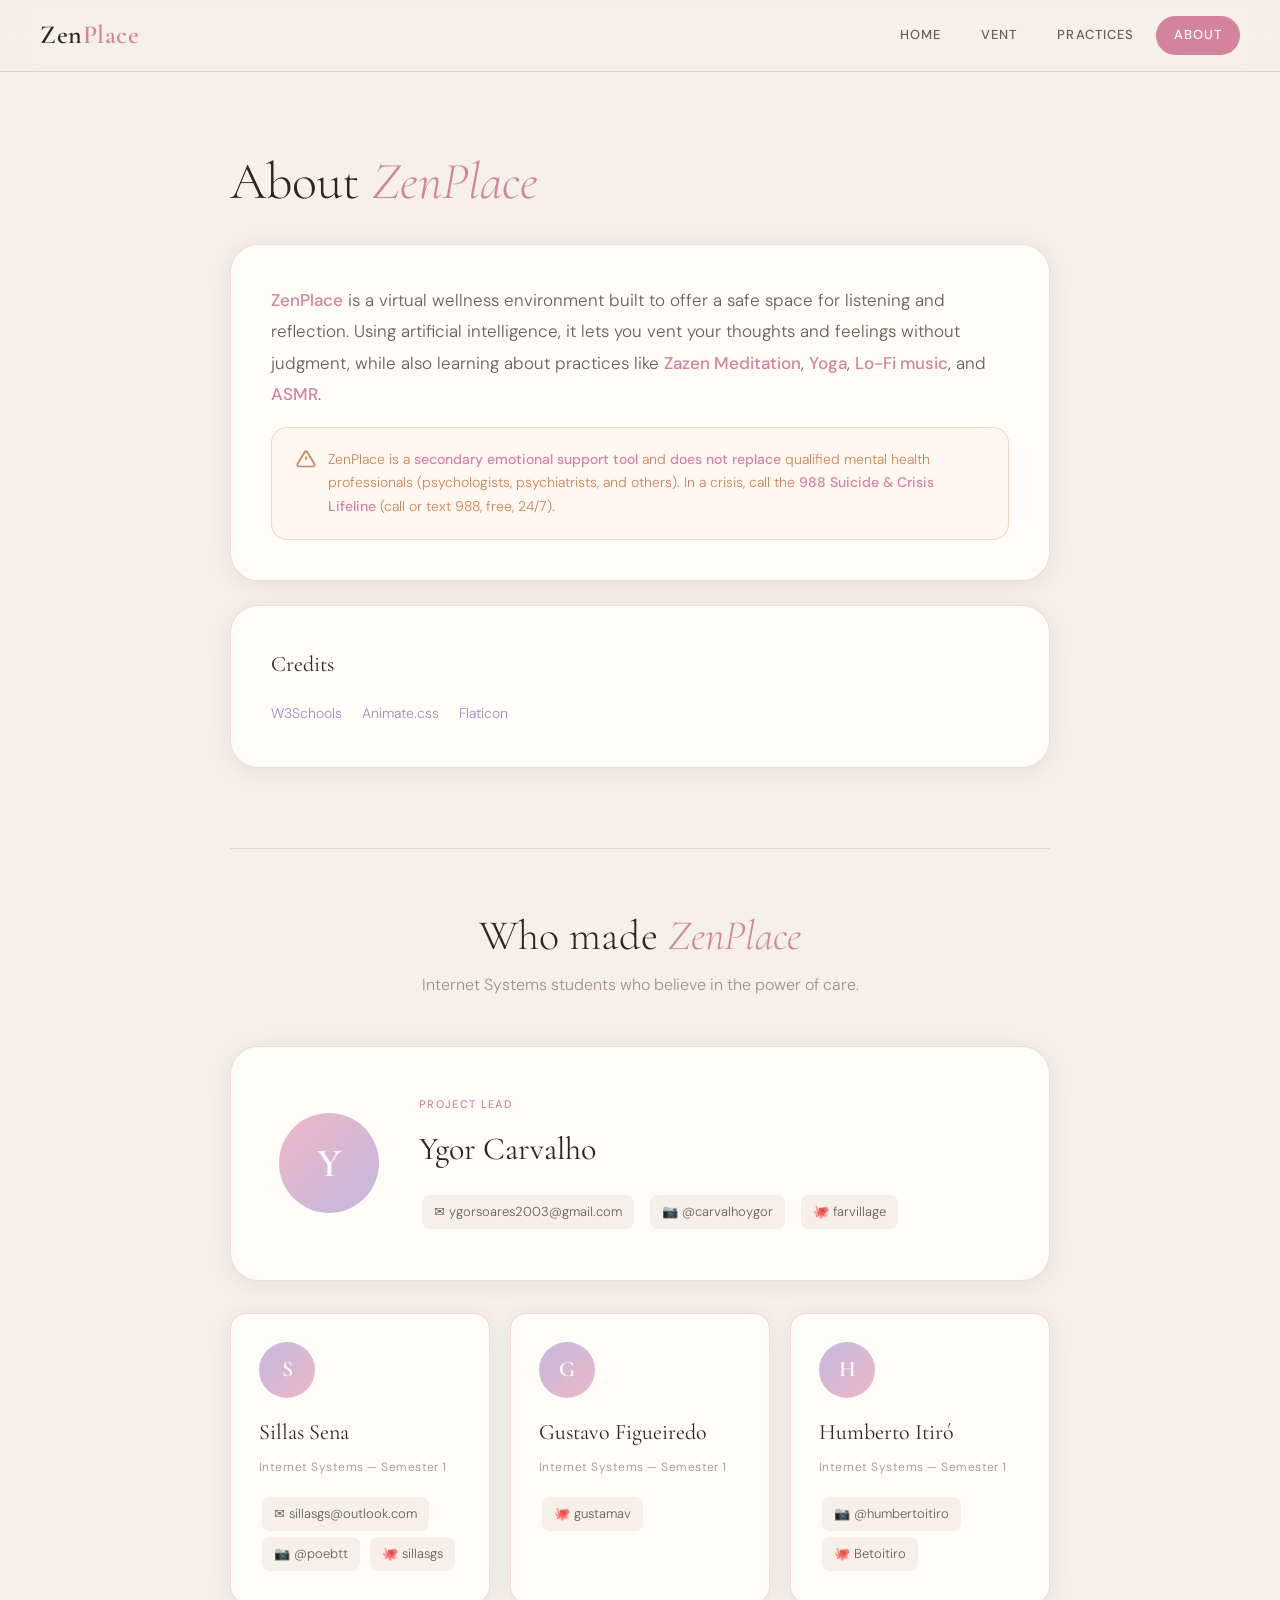
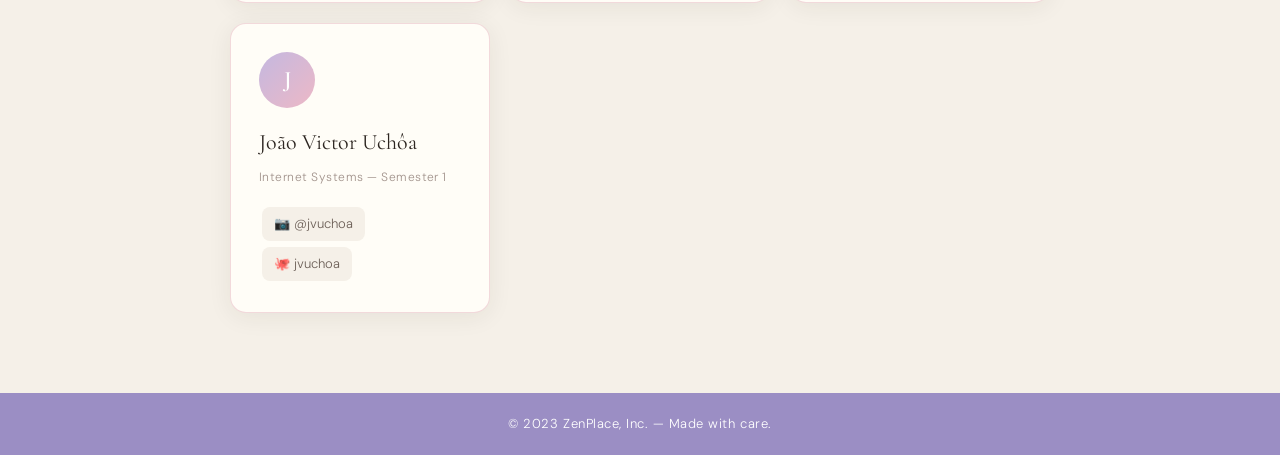
==== frontend/about.html @ bac44c81 "organize frontend files into folder" ====
<!DOCTYPE html>
<html lang="en">
<head>
  <meta charset="UTF-8">
  <meta name="viewport" content="width=device-width, initial-scale=1.0">
  <title>About — ZenPlace</title>
  <link rel="icon" href="zicon.png" type="image/x-icon">
  <link rel="stylesheet" href="style.css">
</head>
<body>

  <nav class="navbar">
    <a href="index.html" class="navbar__brand">Zen<span>Place</span></a>
    <ul class="navbar__links">
      <li><a href="index.html">Home</a></li>
      <li><a href="index.html#vent">Vent</a></li>
      <li><a href="index.html#practices">Practices</a></li>
      <li><a href="about.html" class="active">About</a></li>
    </ul>
  </nav>

  <main class="sobre-layout">

    <!-- ── THE PROJECT ── -->
    <div class="sobre-intro">
      <h1>About <em>ZenPlace</em></h1>

      <div class="about-card">
        <p>
          <strong>ZenPlace</strong> is a virtual wellness environment built to offer a safe space
          for listening and reflection. Using artificial intelligence, it lets you vent your
          thoughts and feelings without judgment, while also learning about practices like
          <strong>Zazen Meditation</strong>, <strong>Yoga</strong>,
          <strong>Lo-Fi music</strong>, and <strong>ASMR</strong>.
        </p>

        <div class="about-warning">
          <svg viewBox="0 0 24 24" fill="none" stroke="currentColor" stroke-width="2">
            <path d="M10.29 3.86L1.82 18a2 2 0 0 0 1.71 3h16.94a2 2 0 0 0 1.71-3L13.71 3.86a2 2 0 0 0-3.42 0z"/>
            <line x1="12" y1="9" x2="12" y2="13"/>
            <line x1="12" y1="17" x2="12.01" y2="17"/>
          </svg>
          <span>
            ZenPlace is a <strong>secondary emotional support tool</strong> and
            <strong>does not replace</strong> qualified mental health professionals
            (psychologists, psychiatrists, and others). In a crisis, call the
            <strong>988 Suicide & Crisis Lifeline</strong> (call or text 988, free, 24/7).
          </span>
        </div>
      </div>

      <div class="about-card credits-section">
        <h3>Credits</h3>
        <a href="https://www.w3schools.com/" target="_blank" rel="noopener">W3Schools</a>
        <a href="https://animate.style/" target="_blank" rel="noopener">Animate.css</a>
        <a href="https://www.flaticon.com/" target="_blank" rel="noopener">Flaticon</a>
      </div>
    </div>

    <!-- ── TEAM ── -->
    <div class="team-section">
      <div class="team-layout__header">
        <h2>Who made <em>ZenPlace</em></h2>
        <p>Internet Systems students who believe in the power of care.</p>
      </div>

      <!-- Leader -->
      <div class="team-leader">
        <div class="team-leader__avatar">Y</div>
        <div class="team-leader__info">
          <div class="team-leader__role">Project Lead</div>
          <div class="team-leader__name">Ygor Carvalho</div>
          <div class="team-leader__links">
            <a href="mailto:ygorsoares2003@gmail.com" class="social-link">✉️ ygorsoares2003@gmail.com</a>
            <a href="https://instagram.com/carvalhoygor" target="_blank" rel="noopener" class="social-link">📷 @carvalhoygor</a>
            <a href="https://github.com/farvillage" target="_blank" rel="noopener" class="social-link">🐙 farvillage</a>
          </div>
        </div>
      </div>

      <!-- Team -->
      <div class="team-grid">
        <div class="team-card">
          <div class="team-card__initial">S</div>
          <div class="team-card__name">Sillas Sena</div>
          <div class="team-card__course">Internet Systems — Semester 1</div>
          <a href="mailto:sillasgs@outlook.com" class="social-link">✉️ sillasgs@outlook.com</a>
          <a href="https://instagram.com/poebtt" target="_blank" rel="noopener" class="social-link">📷 @poebtt</a>
          <a href="https://github.com/sillasgs" target="_blank" rel="noopener" class="social-link">🐙 sillasgs</a>
        </div>

        <div class="team-card">
          <div class="team-card__initial">G</div>
          <div class="team-card__name">Gustavo Figueiredo</div>
          <div class="team-card__course">Internet Systems — Semester 1</div>
          <a href="https://github.com/gustamav" target="_blank" rel="noopener" class="social-link">🐙 gustamav</a>
        </div>

        <div class="team-card">
          <div class="team-card__initial">H</div>
          <div class="team-card__name">Humberto Itiró</div>
          <div class="team-card__course">Internet Systems — Semester 1</div>
          <a href="https://instagram.com/humbertoitiro" target="_blank" rel="noopener" class="social-link">📷 @humbertoitiro</a>
          <a href="https://github.com/Betoitiro" target="_blank" rel="noopener" class="social-link">🐙 Betoitiro</a>
        </div>

        <div class="team-card">
          <div class="team-card__initial">J</div>
          <div class="team-card__name">João Victor Uchôa</div>
          <div class="team-card__course">Internet Systems — Semester 1</div>
          <a href="https://instagram.com/jvuchoa" target="_blank" rel="noopener" class="social-link">📷 @jvuchoa</a>
          <a href="https://github.com/jvuchoa" target="_blank" rel="noopener" class="social-link">🐙 jvuchoa</a>
        </div>
      </div>
    </div>

  </main>

  <footer class="footer">
    &copy; 2023 ZenPlace, Inc. — Made with care.
  </footer>

</body>
</html>
---- frontend/style.css ----
/* ============================================
  ZENPLACE — Unified Stylesheet
   ============================================ */

@import url('https://fonts.googleapis.com/css2?family=Cormorant+Garamond:ital,wght@0,300;0,400;0,600;1,300;1,400&family=DM+Sans:wght@300;400;500&display=swap');

/* ── Variables ── */
:root {
  --bg:           #F5F0E8;
  --bg-deep:      #EDE7D9;
  --surface:      #FFFDF7;
  --accent-rose:  #D4849A;
  --accent-rose-light: #EDB8C6;
  --accent-lavender: #9B8EC4;
  --accent-lavender-light: #C4B8E0;
  --accent-warm:  #C9855A;
  --text-primary: #2C2520;
  --text-secondary: #6B5E56;
  --text-muted:   #A0918A;
  --border:       rgba(212, 132, 154, 0.3);
  --shadow-soft:  0 4px 24px rgba(44, 37, 32, 0.07);
  --shadow-medium: 0 8px 40px rgba(44, 37, 32, 0.12);
  --radius-sm:    8px;
  --radius-md:    16px;
  --radius-lg:    28px;
  --radius-xl:    40px;
  --font-display: 'Cormorant Garamond', Georgia, serif;
  --font-body:    'DM Sans', system-ui, sans-serif;
  --nav-height:   72px;
  --transition:   0.3s cubic-bezier(0.4, 0, 0.2, 1);
}

/* ── Reset & Base ── */
*, *::before, *::after { box-sizing: border-box; margin: 0; padding: 0; }

html { scroll-behavior: smooth; font-size: 16px; }

body {
  background-color: var(--bg);
  color: var(--text-primary);
  font-family: var(--font-body);
  font-weight: 300;
  line-height: 1.7;
  min-height: 100vh;
}

a { text-decoration: none; color: inherit; }

/* ── Scrollbar ── */
::-webkit-scrollbar { width: 6px; }
::-webkit-scrollbar-track { background: var(--bg); }
::-webkit-scrollbar-thumb { background: var(--accent-lavender-light); border-radius: 99px; }

/* ============================================
   NAVIGATION
   ============================================ */
.navbar {
  position: sticky;
  top: 0;
  z-index: 100;
  display: flex;
  align-items: center;
  justify-content: space-between;
  padding: 0 40px;
  height: var(--nav-height);
  background: rgba(245, 240, 232, 0.88);
  backdrop-filter: blur(16px);
  -webkit-backdrop-filter: blur(16px);
  border-bottom: 1px solid var(--border);
}

.navbar__brand {
  font-family: var(--font-display);
  font-size: 26px;
  font-weight: 600;
  letter-spacing: 0.02em;
  color: var(--text-primary);
}

.navbar__brand span {
  color: var(--accent-rose);
}

.navbar__links {
  display: flex;
  align-items: center;
  gap: 4px;
  list-style: none;
}

.navbar__links a {
  display: block;
  padding: 8px 18px;
  font-size: 13px;
  font-weight: 500;
  letter-spacing: 0.08em;
  text-transform: uppercase;
  color: var(--text-secondary);
  border-radius: var(--radius-xl);
  transition: all var(--transition);
}

.navbar__links a:hover,
.navbar__links a.active {
  background: var(--accent-rose);
  color: #fff;
}

/* ============================================
   FOOTER
   ============================================ */
.footer {
  background: var(--accent-lavender);
  color: #fff;
  text-align: center;
  padding: 20px 40px;
  font-size: 13px;
  letter-spacing: 0.04em;
}

/* ============================================
   HERO (index.html)
   ============================================ */
.hero {
  display: grid;
  grid-template-columns: 1fr 1fr;
  min-height: calc(100vh - var(--nav-height));
  align-items: center;
  padding: 60px 80px;
  gap: 60px;
  position: relative;
  overflow: hidden;
}

.hero::before {
  content: '';
  position: absolute;
  top: -100px;
  right: -100px;
  width: 500px;
  height: 500px;
  background: radial-gradient(circle, var(--accent-rose-light) 0%, transparent 70%);
  opacity: 0.4;
  pointer-events: none;
}

.hero__text { z-index: 1; }

.hero__eyebrow {
  font-size: 12px;
  font-weight: 500;
  letter-spacing: 0.15em;
  text-transform: uppercase;
  color: var(--accent-rose);
  margin-bottom: 20px;
  opacity: 0;
  animation: fadeUp 0.8s ease 0.2s forwards;
}

.hero__title {
  font-family: var(--font-display);
  font-size: clamp(48px, 6vw, 80px);
  font-weight: 300;
  line-height: 1.1;
  color: var(--text-primary);
  margin-bottom: 24px;
  opacity: 0;
  animation: fadeUp 0.8s ease 0.4s forwards;
}

.hero__title em {
  font-style: italic;
  color: var(--accent-rose);
}

.hero__subtitle {
  font-size: 16px;
  color: var(--text-secondary);
  max-width: 420px;
  margin-bottom: 40px;
  opacity: 0;
  animation: fadeUp 0.8s ease 0.6s forwards;
}

.hero__cta {
  display: inline-flex;
  align-items: center;
  gap: 10px;
  background: var(--accent-rose);
  color: #fff;
  padding: 16px 36px;
  border-radius: var(--radius-xl);
  font-size: 14px;
  font-weight: 500;
  letter-spacing: 0.06em;
  transition: all var(--transition);
  opacity: 0;
  animation: fadeUp 0.8s ease 0.8s forwards;
}

.hero__cta:hover {
  background: var(--accent-warm);
  transform: translateY(-2px);
  box-shadow: 0 12px 32px rgba(212, 132, 154, 0.4);
}

.hero__cta svg { width: 18px; height: 18px; }

.hero__visual {
  display: flex;
  flex-direction: column;
  gap: 16px;
  opacity: 0;
  animation: fadeIn 1s ease 0.6s forwards;
}

/* Category cards on hero */
.category-grid {
  display: grid;
  grid-template-columns: 1fr 1fr;
  gap: 16px;
}

.category-card {
  background: var(--surface);
  border: 1px solid var(--border);
  border-radius: var(--radius-md);
  padding: 28px 24px;
  cursor: pointer;
  transition: all var(--transition);
  box-shadow: var(--shadow-soft);
}

.category-card:hover {
  transform: translateY(-4px);
  box-shadow: var(--shadow-medium);
  border-color: var(--accent-rose);
}

.category-card__icon {
  font-size: 28px;
  margin-bottom: 12px;
  display: block;
}

.category-card__title {
  font-family: var(--font-display);
  font-size: 22px;
  font-weight: 600;
  margin-bottom: 6px;
  color: var(--text-primary);
}

.category-card__desc {
  font-size: 13px;
  color: var(--text-muted);
}

/* ============================================
   CONTENT SECTIONS (index.html scrollable)
   ============================================ */
.sections-wrapper {
  background: var(--bg-deep);
}

.section {
  max-width: 780px;
  margin: 0 auto;
  padding: 100px 40px;
  border-bottom: 1px solid var(--border);
}

.section:last-child { border-bottom: none; }

.section__anchor { display: block; }

.section__tag {
  display: inline-block;
  font-size: 11px;
  font-weight: 500;
  letter-spacing: 0.12em;
  text-transform: uppercase;
  color: var(--accent-lavender);
  border: 1px solid var(--accent-lavender-light);
  padding: 4px 12px;
  border-radius: 99px;
  margin-bottom: 20px;
}

.section__title {
  font-family: var(--font-display);
  font-size: clamp(36px, 5vw, 56px);
  font-weight: 300;
  line-height: 1.15;
  margin-bottom: 32px;
  color: var(--text-primary);
}

.section__intro {
  font-size: 17px;
  color: var(--text-secondary);
  margin-bottom: 36px;
  font-style: italic;
  font-family: var(--font-display);
  font-weight: 300;
  font-size: 20px;
}

.how-to {
  background: var(--surface);
  border-radius: var(--radius-md);
  padding: 28px 32px;
  margin-bottom: 28px;
  border-left: 3px solid var(--accent-rose);
}

.how-to h3 {
  font-family: var(--font-display);
  font-size: 18px;
  font-weight: 600;
  margin-bottom: 14px;
  color: var(--text-primary);
}

.how-to ol {
  padding-left: 20px;
  color: var(--text-secondary);
  font-size: 15px;
}

.how-to ol li { margin-bottom: 6px; }

.section__body {
  font-size: 16px;
  color: var(--text-secondary);
  line-height: 1.8;
  margin-bottom: 32px;
}

.playlist-cta {
  display: inline-flex;
  align-items: center;
  gap: 10px;
  background: #1DB954;
  color: #fff;
  padding: 14px 28px;
  border-radius: var(--radius-xl);
  font-size: 14px;
  font-weight: 500;
  transition: all var(--transition);
}

.playlist-cta:hover {
  background: #17a349;
  transform: translateY(-2px);
}

.playlist-cta svg { width: 20px; height: 20px; fill: #fff; }

.back-top {
  display: inline-flex;
  align-items: center;
  gap: 6px;
  font-size: 13px;
  color: var(--text-muted);
  margin-top: 24px;
  transition: color var(--transition);
}

.back-top:hover { color: var(--accent-rose); }

/* ============================================
   CHAT SECTION (na index.html)
   ============================================ */
.chat-section {
  background: var(--bg-deep);
  padding: 80px 40px;
}

.chat-section__header {
  text-align: center;
  margin-bottom: 40px;
}

.chat-section__sub {
  font-size: 16px;
  color: var(--text-muted);
  margin-top: 8px;
}

.chat-container {
  max-width: 800px;
  margin: 0 auto;
}

.chat-window {
  flex: 1;
  background: var(--surface);
  border: 1px solid var(--border);
  border-radius: var(--radius-lg);
  padding: 28px;
  overflow-y: auto;
  display: flex;
  flex-direction: column;
  gap: 16px;
  box-shadow: var(--shadow-soft);
}

.chat-window .empty-state {
  margin: auto;
  text-align: center;
  color: var(--text-muted);
  font-family: var(--font-display);
  font-size: 20px;
  font-style: italic;
}

.chat-window .empty-state span { display: block; font-size: 40px; margin-bottom: 12px; }

.message {
  display: flex;
  gap: 12px;
  animation: fadeUp 0.3s ease;
}

.message--user { flex-direction: row-reverse; }

.message__bubble {
  max-width: 75%;
  padding: 14px 20px;
  border-radius: var(--radius-md);
  font-size: 15px;
  line-height: 1.6;
}

.message--user .message__bubble {
  background: var(--accent-rose);
  color: #fff;
  border-bottom-right-radius: 4px;
}

.message--ai .message__bubble {
  background: var(--bg-deep);
  color: var(--text-primary);
  border-bottom-left-radius: 4px;
}

.message__avatar {
  width: 36px;
  height: 36px;
  border-radius: 50%;
  display: flex;
  align-items: center;
  justify-content: center;
  font-size: 18px;
  flex-shrink: 0;
  background: var(--bg-deep);
}

.message--user .message__avatar { background: var(--accent-rose-light); }

.typing-indicator {
  display: flex;
  align-items: center;
  gap: 5px;
  padding: 14px 20px;
  background: var(--bg-deep);
  border-radius: var(--radius-md);
  border-bottom-left-radius: 4px;
  width: fit-content;
}

.typing-indicator span {
  width: 7px;
  height: 7px;
  background: var(--text-muted);
  border-radius: 50%;
  animation: bounce 1.2s infinite;
}

.typing-indicator span:nth-child(2) { animation-delay: 0.2s; }
.typing-indicator span:nth-child(3) { animation-delay: 0.4s; }

.input-area {
  display: flex;
  gap: 12px;
  padding: 16px 0;
  align-items: flex-end;
}

.input-area textarea {
  flex: 1;
  background: var(--surface);
  border: 1px solid var(--border);
  border-radius: var(--radius-md);
  padding: 14px 18px;
  font-family: var(--font-body);
  font-size: 15px;
  font-weight: 300;
  color: var(--text-primary);
  resize: none;
  outline: none;
  min-height: 52px;
  max-height: 140px;
  transition: border-color var(--transition);
  line-height: 1.5;
}

.input-area textarea::placeholder { color: var(--text-muted); }

.input-area textarea:focus { border-color: var(--accent-rose); }

.send-btn {
  width: 52px;
  height: 52px;
  border: none;
  background: var(--accent-rose);
  color: #fff;
  border-radius: var(--radius-md);
  cursor: pointer;
  display: flex;
  align-items: center;
  justify-content: center;
  transition: all var(--transition);
  flex-shrink: 0;
}

.send-btn:hover { background: var(--accent-warm); transform: translateY(-1px); }
.send-btn:disabled { opacity: 0.5; cursor: not-allowed; transform: none; }
.send-btn svg { width: 20px; height: 20px; }

.disclaimer {
  text-align: center;
  font-size: 11px;
  color: var(--text-muted);
  padding: 10px 0 16px;
  letter-spacing: 0.02em;
}

/* ============================================
   ABOUT PAGE
   ============================================ */
.about-layout {
  max-width: 680px;
  margin: 80px auto;
  padding: 0 40px;
}

.about-layout h1 {
  font-family: var(--font-display);
  font-size: 52px;
  font-weight: 300;
  margin-bottom: 32px;
  line-height: 1.15;
}

.about-layout h1 em { color: var(--accent-rose); font-style: italic; }

.about-card {
  background: var(--surface);
  border: 1px solid var(--border);
  border-radius: var(--radius-lg);
  padding: 40px;
  margin-bottom: 24px;
  box-shadow: var(--shadow-soft);
}

.about-card p {
  font-size: 17px;
  color: var(--text-secondary);
  line-height: 1.85;
}

.about-card strong { color: var(--accent-rose); font-weight: 500; }

.about-warning {
  background: #FFF8F0;
  border: 1px solid rgba(201, 133, 90, 0.3);
  border-radius: var(--radius-md);
  padding: 20px 24px;
  font-size: 14px;
  color: var(--accent-warm);
  display: flex;
  gap: 12px;
  align-items: flex-start;
  margin-top: 16px;
}

.about-warning svg { width: 20px; height: 20px; flex-shrink: 0; margin-top: 1px; }

.credits-section h3 {
  font-family: var(--font-display);
  font-size: 22px;
  font-weight: 400;
  margin-bottom: 16px;
  color: var(--text-primary);
}

.credits-section a {
  display: inline-flex;
  align-items: center;
  gap: 6px;
  color: var(--accent-lavender);
  font-size: 14px;
  margin-right: 16px;
  transition: color var(--transition);
}

.credits-section a:hover { color: var(--accent-rose); }

/* ============================================
   TEAM PAGE (quem_somos)
   ============================================ */
.team-layout {
  max-width: 900px;
  margin: 0 auto;
  padding: 80px 40px;
}

.team-layout__header {
  text-align: center;
  margin-bottom: 64px;
}

.team-layout__header h1 {
  font-family: var(--font-display);
  font-size: 56px;
  font-weight: 300;
  line-height: 1.1;
}

.team-layout__header h1 em { color: var(--accent-rose); font-style: italic; }

.team-layout__header p {
  font-size: 16px;
  color: var(--text-muted);
  margin-top: 12px;
}

.team-leader {
  background: var(--surface);
  border: 1px solid var(--border);
  border-radius: var(--radius-lg);
  padding: 48px;
  margin-bottom: 32px;
  box-shadow: var(--shadow-soft);
  display: flex;
  gap: 40px;
  align-items: center;
}

.team-leader__avatar {
  width: 100px;
  height: 100px;
  border-radius: 50%;
  background: linear-gradient(135deg, var(--accent-rose-light), var(--accent-lavender-light));
  display: flex;
  align-items: center;
  justify-content: center;
  font-family: var(--font-display);
  font-size: 40px;
  font-weight: 600;
  color: #fff;
  flex-shrink: 0;
}

.team-leader__info {}

.team-leader__role {
  font-size: 11px;
  font-weight: 500;
  letter-spacing: 0.12em;
  text-transform: uppercase;
  color: var(--accent-rose);
  margin-bottom: 8px;
}

.team-leader__name {
  font-family: var(--font-display);
  font-size: 32px;
  font-weight: 400;
  margin-bottom: 16px;
}

.team-leader__links { display: flex; flex-wrap: wrap; gap: 10px; }

.team-grid {
  display: grid;
  grid-template-columns: repeat(auto-fit, minmax(260px, 1fr));
  gap: 20px;
}

.team-card {
  background: var(--surface);
  border: 1px solid var(--border);
  border-radius: var(--radius-md);
  padding: 28px;
  box-shadow: var(--shadow-soft);
  transition: all var(--transition);
}

.team-card:hover { transform: translateY(-3px); box-shadow: var(--shadow-medium); }

.team-card__initial {
  width: 56px;
  height: 56px;
  border-radius: 50%;
  background: linear-gradient(135deg, var(--accent-lavender-light), var(--accent-rose-light));
  display: flex;
  align-items: center;
  justify-content: center;
  font-family: var(--font-display);
  font-size: 22px;
  font-weight: 600;
  color: #fff;
  margin-bottom: 16px;
}

.team-card__name {
  font-family: var(--font-display);
  font-size: 22px;
  font-weight: 400;
  margin-bottom: 6px;
}

.team-card__course {
  font-size: 12px;
  color: var(--text-muted);
  letter-spacing: 0.04em;
  margin-bottom: 16px;
}

.social-link {
  display: inline-flex;
  align-items: center;
  gap: 6px;
  font-size: 13px;
  color: var(--text-secondary);
  background: var(--bg);
  padding: 6px 12px;
  border-radius: var(--radius-sm);
  transition: all var(--transition);
  margin: 3px;
}

.social-link:hover { background: var(--accent-rose); color: #fff; }

/* ============================================
   SOBRE PAGE (about + team merged)
   ============================================ */
.sobre-layout {
  max-width: 900px;
  margin: 0 auto;
  padding: 80px 40px;
}

.sobre-intro h1 {
  font-family: var(--font-display);
  font-size: 52px;
  font-weight: 300;
  margin-bottom: 32px;
  line-height: 1.15;
}

.sobre-intro h1 em { color: var(--accent-rose); font-style: italic; }

.team-section {
  margin-top: 80px;
  padding-top: 64px;
  border-top: 1px solid var(--border);
}

.team-section .team-layout__header {
  margin-bottom: 48px;
}

.team-section .team-layout__header h2 {
  font-family: var(--font-display);
  font-size: 42px;
  font-weight: 300;
  line-height: 1.1;
}

.team-section .team-layout__header h2 em { color: var(--accent-rose); font-style: italic; }

/* ============================================
   ANIMATIONS
   ============================================ */
@keyframes fadeUp {
  from { opacity: 0; transform: translateY(20px); }
  to   { opacity: 1; transform: translateY(0); }
}

@keyframes fadeIn {
  from { opacity: 0; }
  to   { opacity: 1; }
}

@keyframes bounce {
  0%, 60%, 100% { transform: translateY(0); }
  30%           { transform: translateY(-6px); }
}

/* ============================================
   RESPONSIVE
   ============================================ */
@media (max-width: 768px) {
  .navbar { padding: 0 20px; }
  .navbar__links a { padding: 6px 12px; font-size: 11px; }

  .hero {
    grid-template-columns: 1fr;
    padding: 40px 24px;
    min-height: auto;
  }

  .category-grid { grid-template-columns: 1fr 1fr; }

  .desabafe-layout { padding: 20px 16px 0; }

  .about-layout,
  .team-layout { padding: 48px 24px; }

  .team-leader { flex-direction: column; gap: 24px; }
  .team-grid { grid-template-columns: 1fr; }

  .section { padding: 60px 24px; }
}
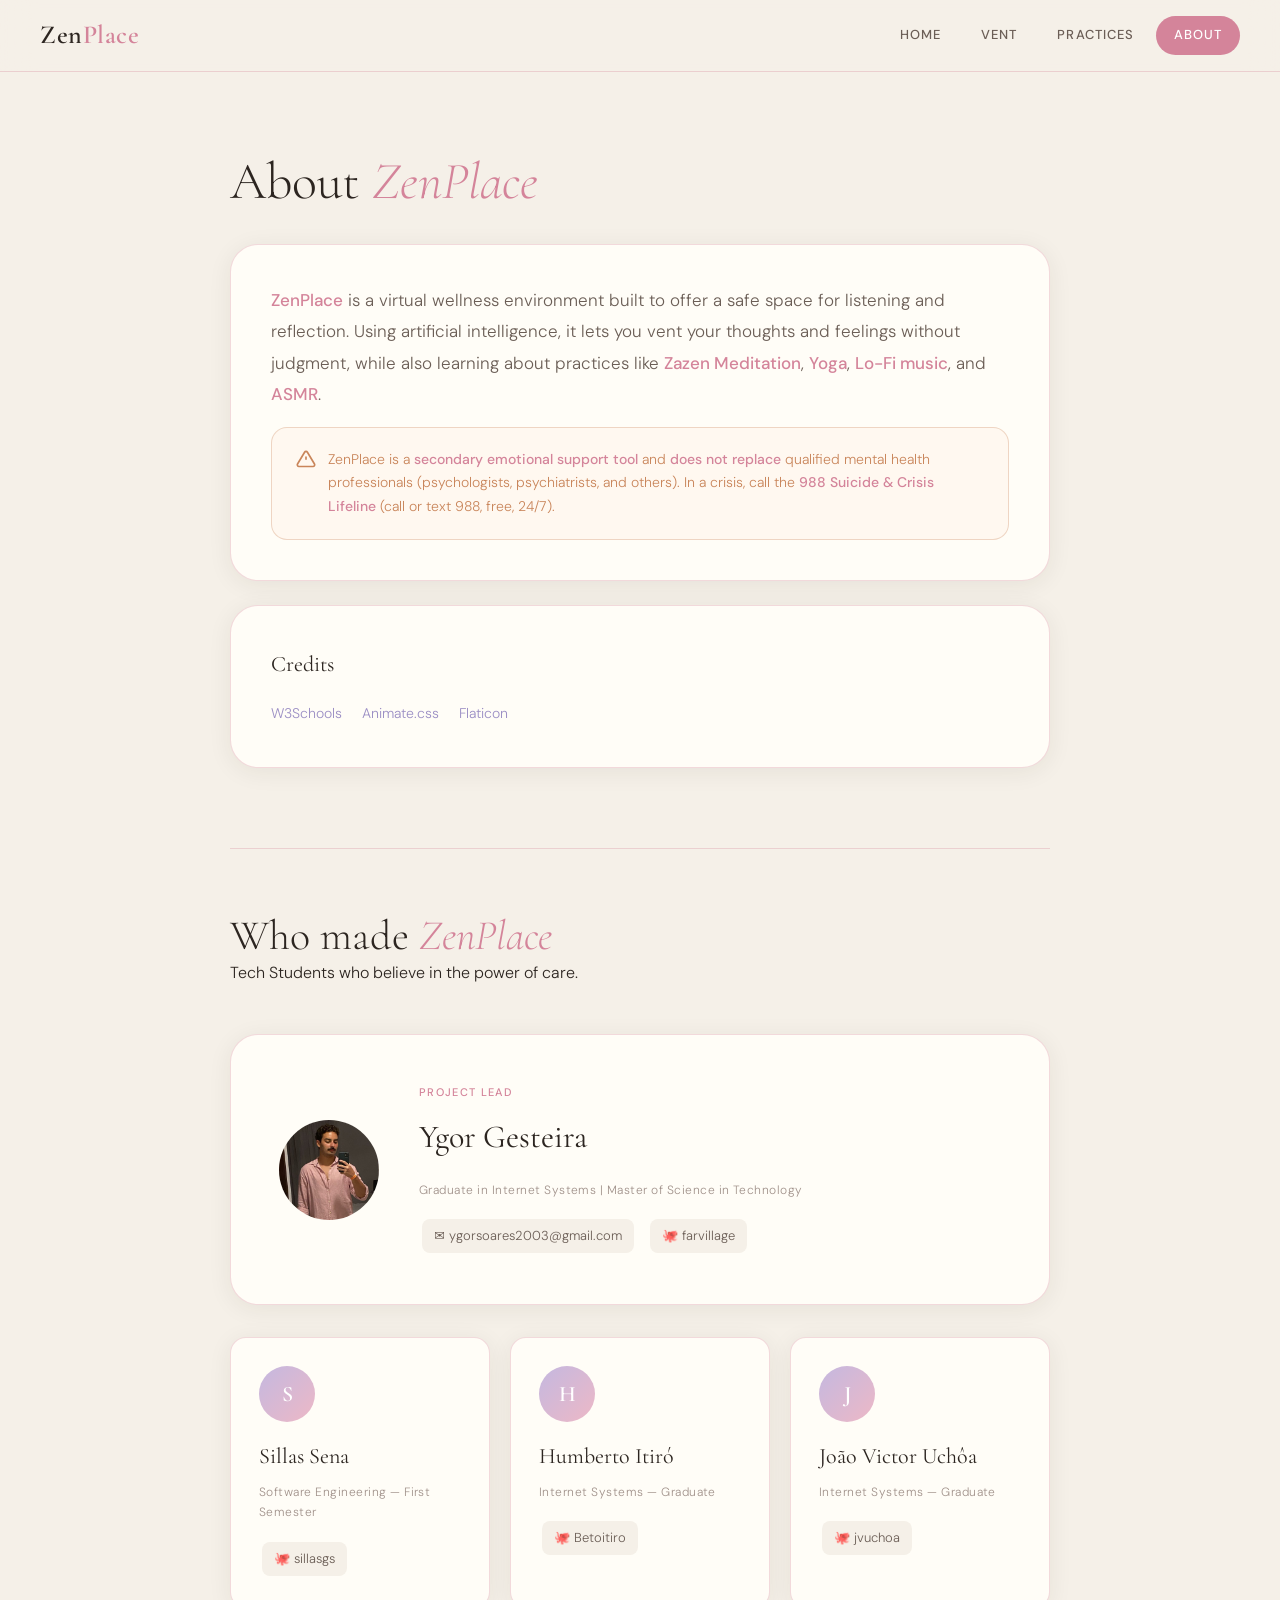
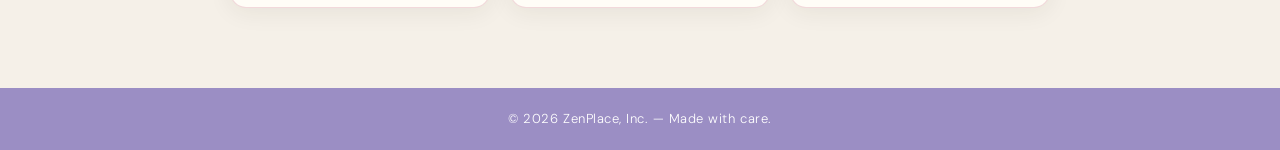
==== commit dc25d63d: "fix profile picture path" ====
--- a/frontend/about.html
+++ b/frontend/about.html
@@ -61,18 +61,18 @@
     <div class="team-section">
       <div class="team-layout__header">
         <h2>Who made <em>ZenPlace</em></h2>
-        <p>Internet Systems students who believe in the power of care.</p>
+        <p>Tech Students who believe in the power of care.</p>
       </div>
 
       <!-- Leader -->
       <div class="team-leader">
-        <div class="team-leader__avatar">Y</div>
+        <img class="team-leader__avatar" src="profile.jpg" alt="Ygor Gesteira">
         <div class="team-leader__info">
           <div class="team-leader__role">Project Lead</div>
-          <div class="team-leader__name">Ygor Carvalho</div>
+          <div class="team-leader__name">Ygor Gesteira</div>
+          <div class="team-card__course">Graduate in Internet Systems | Master of Science in Technology</div>
           <div class="team-leader__links">
             <a href="mailto:ygorsoares2003@gmail.com" class="social-link">✉️ ygorsoares2003@gmail.com</a>
-            <a href="https://instagram.com/carvalhoygor" target="_blank" rel="noopener" class="social-link">📷 @carvalhoygor</a>
             <a href="https://github.com/farvillage" target="_blank" rel="noopener" class="social-link">🐙 farvillage</a>
           </div>
         </div>
@@ -83,32 +83,21 @@
         <div class="team-card">
           <div class="team-card__initial">S</div>
           <div class="team-card__name">Sillas Sena</div>
-          <div class="team-card__course">Internet Systems — Semester 1</div>
-          <a href="mailto:sillasgs@outlook.com" class="social-link">✉️ sillasgs@outlook.com</a>
-          <a href="https://instagram.com/poebtt" target="_blank" rel="noopener" class="social-link">📷 @poebtt</a>
+          <div class="team-card__course">Software Engineering — First Semester</div>
           <a href="https://github.com/sillasgs" target="_blank" rel="noopener" class="social-link">🐙 sillasgs</a>
-        </div>
-
-        <div class="team-card">
-          <div class="team-card__initial">G</div>
-          <div class="team-card__name">Gustavo Figueiredo</div>
-          <div class="team-card__course">Internet Systems — Semester 1</div>
-          <a href="https://github.com/gustamav" target="_blank" rel="noopener" class="social-link">🐙 gustamav</a>
         </div>
 
         <div class="team-card">
           <div class="team-card__initial">H</div>
           <div class="team-card__name">Humberto Itiró</div>
-          <div class="team-card__course">Internet Systems — Semester 1</div>
-          <a href="https://instagram.com/humbertoitiro" target="_blank" rel="noopener" class="social-link">📷 @humbertoitiro</a>
+          <div class="team-card__course">Internet Systems — Graduate</div>
           <a href="https://github.com/Betoitiro" target="_blank" rel="noopener" class="social-link">🐙 Betoitiro</a>
         </div>
 
         <div class="team-card">
           <div class="team-card__initial">J</div>
           <div class="team-card__name">João Victor Uchôa</div>
-          <div class="team-card__course">Internet Systems — Semester 1</div>
-          <a href="https://instagram.com/jvuchoa" target="_blank" rel="noopener" class="social-link">📷 @jvuchoa</a>
+          <div class="team-card__course">Internet Systems — Graduate</div>
           <a href="https://github.com/jvuchoa" target="_blank" rel="noopener" class="social-link">🐙 jvuchoa</a>
         </div>
       </div>
@@ -117,7 +106,7 @@
   </main>
 
   <footer class="footer">
-    &copy; 2023 ZenPlace, Inc. — Made with care.
+    &copy; 2026 ZenPlace, Inc. — Made with care.
   </footer>
 
 </body>
--- a/frontend/style.css
+++ b/frontend/style.css
@@ -1,791 +1,351 @@
-/* ============================================
-  ZENPLACE — Unified Stylesheet
-   ============================================ */
-
 @import url('https://fonts.googleapis.com/css2?family=Cormorant+Garamond:ital,wght@0,300;0,400;0,600;1,300;1,400&family=DM+Sans:wght@300;400;500&display=swap');
 
 /* ── Variables ── */
 :root {
-  --bg:           #F5F0E8;
-  --bg-deep:      #EDE7D9;
-  --surface:      #FFFDF7;
-  --accent-rose:  #D4849A;
-  --accent-rose-light: #EDB8C6;
-  --accent-lavender: #9B8EC4;
-  --accent-lavender-light: #C4B8E0;
-  --accent-warm:  #C9855A;
-  --text-primary: #2C2520;
-  --text-secondary: #6B5E56;
-  --text-muted:   #A0918A;
-  --border:       rgba(212, 132, 154, 0.3);
-  --shadow-soft:  0 4px 24px rgba(44, 37, 32, 0.07);
-  --shadow-medium: 0 8px 40px rgba(44, 37, 32, 0.12);
-  --radius-sm:    8px;
-  --radius-md:    16px;
-  --radius-lg:    28px;
-  --radius-xl:    40px;
-  --font-display: 'Cormorant Garamond', Georgia, serif;
-  --font-body:    'DM Sans', system-ui, sans-serif;
-  --nav-height:   72px;
-  --transition:   0.3s cubic-bezier(0.4, 0, 0.2, 1);
-}
-
-/* ── Reset & Base ── */
+  --bg:               #F5F0E8;
+  --bg-deep:          #EDE7D9;
+  --surface:          #FFFDF7;
+  --rose:             #D4849A;
+  --rose-light:       #EDB8C6;
+  --lavender:         #9B8EC4;
+  --lavender-light:   #C4B8E0;
+  --warm:             #C9855A;
+  --text:             #2C2520;
+  --text-soft:        #6B5E56;
+  --text-muted:       #A0918A;
+  --border:           rgba(212, 132, 154, 0.3);
+  --shadow:           0 4px 24px rgba(44, 37, 32, 0.07);
+  --shadow-md:        0 8px 40px rgba(44, 37, 32, 0.12);
+  --r-sm:             8px;
+  --r-md:             16px;
+  --r-lg:             28px;
+  --r-xl:             40px;
+  --serif:            'Cormorant Garamond', Georgia, serif;
+  --sans:             'DM Sans', system-ui, sans-serif;
+  --nav-height:       72px;
+  --ease:             0.3s cubic-bezier(0.4, 0, 0.2, 1);
+}
+
+/* ── Reset ── */
 *, *::before, *::after { box-sizing: border-box; margin: 0; padding: 0; }
-
 html { scroll-behavior: smooth; font-size: 16px; }
-
-body {
-  background-color: var(--bg);
-  color: var(--text-primary);
-  font-family: var(--font-body);
-  font-weight: 300;
-  line-height: 1.7;
-  min-height: 100vh;
-}
-
+body { background: var(--bg); color: var(--text); font-family: var(--sans); font-weight: 300; line-height: 1.7; min-height: 100vh; }
 a { text-decoration: none; color: inherit; }
 
 /* ── Scrollbar ── */
 ::-webkit-scrollbar { width: 6px; }
 ::-webkit-scrollbar-track { background: var(--bg); }
-::-webkit-scrollbar-thumb { background: var(--accent-lavender-light); border-radius: 99px; }
-
-/* ============================================
-   NAVIGATION
-   ============================================ */
+::-webkit-scrollbar-thumb { background: var(--lavender-light); border-radius: 99px; }
+
+/* ── Navbar ── */
 .navbar {
-  position: sticky;
-  top: 0;
-  z-index: 100;
-  display: flex;
-  align-items: center;
-  justify-content: space-between;
-  padding: 0 40px;
-  height: var(--nav-height);
+  position: sticky; top: 0; z-index: 100;
+  display: flex; align-items: center; justify-content: space-between;
+  padding: 0 40px; height: var(--nav-height);
   background: rgba(245, 240, 232, 0.88);
   backdrop-filter: blur(16px);
-  -webkit-backdrop-filter: blur(16px);
   border-bottom: 1px solid var(--border);
 }
 
 .navbar__brand {
-  font-family: var(--font-display);
-  font-size: 26px;
-  font-weight: 600;
-  letter-spacing: 0.02em;
-  color: var(--text-primary);
-}
-
-.navbar__brand span {
-  color: var(--accent-rose);
-}
-
-.navbar__links {
-  display: flex;
-  align-items: center;
-  gap: 4px;
-  list-style: none;
-}
+  font-family: var(--serif); font-size: 26px; font-weight: 600; letter-spacing: 0.02em;
+}
+
+.navbar__brand span { color: var(--rose); }
+
+.navbar__links { display: flex; align-items: center; gap: 4px; list-style: none; }
 
 .navbar__links a {
-  display: block;
-  padding: 8px 18px;
-  font-size: 13px;
-  font-weight: 500;
-  letter-spacing: 0.08em;
-  text-transform: uppercase;
-  color: var(--text-secondary);
-  border-radius: var(--radius-xl);
-  transition: all var(--transition);
+  display: block; padding: 8px 18px;
+  font-size: 13px; font-weight: 500; letter-spacing: 0.08em; text-transform: uppercase;
+  color: var(--text-soft); border-radius: var(--r-xl); transition: all var(--ease);
 }
 
 .navbar__links a:hover,
-.navbar__links a.active {
-  background: var(--accent-rose);
-  color: #fff;
-}
-
-/* ============================================
-   FOOTER
-   ============================================ */
+.navbar__links a.active { background: var(--rose); color: #fff; }
+
+/* ── Footer ── */
 .footer {
-  background: var(--accent-lavender);
-  color: #fff;
-  text-align: center;
-  padding: 20px 40px;
-  font-size: 13px;
-  letter-spacing: 0.04em;
-}
-
-/* ============================================
-   HERO (index.html)
-   ============================================ */
+  background: var(--lavender); color: #fff;
+  text-align: center; padding: 20px 40px;
+  font-size: 13px; letter-spacing: 0.04em;
+}
+
+/* ── Hero ── */
 .hero {
-  display: grid;
-  grid-template-columns: 1fr 1fr;
+  display: grid; grid-template-columns: 1fr 1fr;
   min-height: calc(100vh - var(--nav-height));
-  align-items: center;
-  padding: 60px 80px;
-  gap: 60px;
-  position: relative;
-  overflow: hidden;
+  align-items: center; padding: 60px 80px; gap: 60px;
+  position: relative; overflow: hidden;
 }
 
 .hero::before {
-  content: '';
-  position: absolute;
-  top: -100px;
-  right: -100px;
-  width: 500px;
-  height: 500px;
-  background: radial-gradient(circle, var(--accent-rose-light) 0%, transparent 70%);
-  opacity: 0.4;
-  pointer-events: none;
+  content: ''; position: absolute; top: -100px; right: -100px;
+  width: 500px; height: 500px;
+  background: radial-gradient(circle, var(--rose-light) 0%, transparent 70%);
+  opacity: 0.4; pointer-events: none;
 }
 
 .hero__text { z-index: 1; }
 
 .hero__eyebrow {
-  font-size: 12px;
-  font-weight: 500;
-  letter-spacing: 0.15em;
-  text-transform: uppercase;
-  color: var(--accent-rose);
-  margin-bottom: 20px;
-  opacity: 0;
-  animation: fadeUp 0.8s ease 0.2s forwards;
+  font-size: 12px; font-weight: 500; letter-spacing: 0.15em; text-transform: uppercase;
+  color: var(--rose); margin-bottom: 20px;
+  opacity: 0; animation: fadeUp 0.8s ease 0.2s forwards;
 }
 
 .hero__title {
-  font-family: var(--font-display);
-  font-size: clamp(48px, 6vw, 80px);
-  font-weight: 300;
-  line-height: 1.1;
-  color: var(--text-primary);
-  margin-bottom: 24px;
-  opacity: 0;
-  animation: fadeUp 0.8s ease 0.4s forwards;
-}
-
-.hero__title em {
-  font-style: italic;
-  color: var(--accent-rose);
-}
+  font-family: var(--serif); font-size: clamp(48px, 6vw, 80px);
+  font-weight: 300; line-height: 1.1; margin-bottom: 24px;
+  opacity: 0; animation: fadeUp 0.8s ease 0.4s forwards;
+}
+
+.hero__title em { font-style: italic; color: var(--rose); }
 
 .hero__subtitle {
-  font-size: 16px;
-  color: var(--text-secondary);
-  max-width: 420px;
-  margin-bottom: 40px;
-  opacity: 0;
-  animation: fadeUp 0.8s ease 0.6s forwards;
+  font-size: 16px; color: var(--text-soft); max-width: 420px; margin-bottom: 40px;
+  opacity: 0; animation: fadeUp 0.8s ease 0.6s forwards;
 }
 
 .hero__cta {
-  display: inline-flex;
-  align-items: center;
-  gap: 10px;
-  background: var(--accent-rose);
-  color: #fff;
-  padding: 16px 36px;
-  border-radius: var(--radius-xl);
-  font-size: 14px;
-  font-weight: 500;
-  letter-spacing: 0.06em;
-  transition: all var(--transition);
-  opacity: 0;
-  animation: fadeUp 0.8s ease 0.8s forwards;
-}
-
-.hero__cta:hover {
-  background: var(--accent-warm);
-  transform: translateY(-2px);
-  box-shadow: 0 12px 32px rgba(212, 132, 154, 0.4);
-}
-
+  display: inline-flex; align-items: center; gap: 10px;
+  background: var(--rose); color: #fff; padding: 16px 36px;
+  border-radius: var(--r-xl); font-size: 14px; font-weight: 500; letter-spacing: 0.06em;
+  transition: all var(--ease);
+  opacity: 0; animation: fadeUp 0.8s ease 0.8s forwards;
+}
+
+.hero__cta:hover { background: var(--warm); transform: translateY(-2px); box-shadow: 0 12px 32px rgba(212, 132, 154, 0.4); }
 .hero__cta svg { width: 18px; height: 18px; }
 
-.hero__visual {
-  display: flex;
-  flex-direction: column;
-  gap: 16px;
-  opacity: 0;
-  animation: fadeIn 1s ease 0.6s forwards;
-}
-
-/* Category cards on hero */
-.category-grid {
-  display: grid;
-  grid-template-columns: 1fr 1fr;
-  gap: 16px;
-}
+.hero__visual { display: flex; flex-direction: column; gap: 16px; opacity: 0; animation: fadeIn 1s ease 0.6s forwards; }
+
+/* ── Category cards ── */
+.category-grid { display: grid; grid-template-columns: 1fr 1fr; gap: 16px; }
 
 .category-card {
-  background: var(--surface);
-  border: 1px solid var(--border);
-  border-radius: var(--radius-md);
-  padding: 28px 24px;
-  cursor: pointer;
-  transition: all var(--transition);
-  box-shadow: var(--shadow-soft);
-}
-
-.category-card:hover {
-  transform: translateY(-4px);
-  box-shadow: var(--shadow-medium);
-  border-color: var(--accent-rose);
-}
-
-.category-card__icon {
-  font-size: 28px;
-  margin-bottom: 12px;
-  display: block;
-}
-
-.category-card__title {
-  font-family: var(--font-display);
-  font-size: 22px;
-  font-weight: 600;
-  margin-bottom: 6px;
-  color: var(--text-primary);
-}
-
-.category-card__desc {
-  font-size: 13px;
-  color: var(--text-muted);
-}
-
-/* ============================================
-   CONTENT SECTIONS (index.html scrollable)
-   ============================================ */
-.sections-wrapper {
-  background: var(--bg-deep);
-}
+  background: var(--surface); border: 1px solid var(--border);
+  border-radius: var(--r-md); padding: 28px 24px;
+  cursor: pointer; transition: all var(--ease); box-shadow: var(--shadow);
+}
+
+.category-card:hover { transform: translateY(-4px); box-shadow: var(--shadow-md); border-color: var(--rose); }
+.category-card__icon { font-size: 28px; margin-bottom: 12px; display: block; }
+.category-card__title { font-family: var(--serif); font-size: 22px; font-weight: 600; margin-bottom: 6px; }
+.category-card__desc { font-size: 13px; color: var(--text-muted); }
+
+/* ── Practice sections ── */
+.sections-wrapper { background: var(--bg-deep); }
 
 .section {
-  max-width: 780px;
-  margin: 0 auto;
-  padding: 100px 40px;
-  border-bottom: 1px solid var(--border);
+  max-width: 780px; margin: 0 auto;
+  padding: 100px 40px; border-bottom: 1px solid var(--border);
 }
 
 .section:last-child { border-bottom: none; }
 
-.section__anchor { display: block; }
-
 .section__tag {
-  display: inline-block;
-  font-size: 11px;
-  font-weight: 500;
-  letter-spacing: 0.12em;
-  text-transform: uppercase;
-  color: var(--accent-lavender);
-  border: 1px solid var(--accent-lavender-light);
-  padding: 4px 12px;
-  border-radius: 99px;
-  margin-bottom: 20px;
+  display: inline-block; font-size: 11px; font-weight: 500;
+  letter-spacing: 0.12em; text-transform: uppercase;
+  color: var(--lavender); border: 1px solid var(--lavender-light);
+  padding: 4px 12px; border-radius: 99px; margin-bottom: 20px;
 }
 
 .section__title {
-  font-family: var(--font-display);
-  font-size: clamp(36px, 5vw, 56px);
-  font-weight: 300;
-  line-height: 1.15;
-  margin-bottom: 32px;
-  color: var(--text-primary);
+  font-family: var(--serif); font-size: clamp(36px, 5vw, 56px);
+  font-weight: 300; line-height: 1.15; margin-bottom: 32px;
 }
 
 .section__intro {
-  font-size: 17px;
-  color: var(--text-secondary);
-  margin-bottom: 36px;
-  font-style: italic;
-  font-family: var(--font-display);
-  font-weight: 300;
-  font-size: 20px;
-}
+  font-family: var(--serif); font-size: 20px; font-weight: 300;
+  font-style: italic; color: var(--text-soft); margin-bottom: 36px;
+}
+
+.section__body { font-size: 16px; color: var(--text-soft); line-height: 1.8; margin-bottom: 32px; }
 
 .how-to {
-  background: var(--surface);
-  border-radius: var(--radius-md);
-  padding: 28px 32px;
-  margin-bottom: 28px;
-  border-left: 3px solid var(--accent-rose);
-}
-
-.how-to h3 {
-  font-family: var(--font-display);
-  font-size: 18px;
-  font-weight: 600;
-  margin-bottom: 14px;
-  color: var(--text-primary);
-}
-
-.how-to ol {
-  padding-left: 20px;
-  color: var(--text-secondary);
-  font-size: 15px;
-}
-
+  background: var(--surface); border-radius: var(--r-md);
+  padding: 28px 32px; margin-bottom: 28px; border-left: 3px solid var(--rose);
+}
+
+.how-to h3 { font-family: var(--serif); font-size: 18px; font-weight: 600; margin-bottom: 14px; }
+.how-to ol { padding-left: 20px; color: var(--text-soft); font-size: 15px; }
 .how-to ol li { margin-bottom: 6px; }
 
-.section__body {
-  font-size: 16px;
-  color: var(--text-secondary);
-  line-height: 1.8;
-  margin-bottom: 32px;
-}
-
-.playlist-cta {
-  display: inline-flex;
-  align-items: center;
-  gap: 10px;
-  background: #1DB954;
-  color: #fff;
-  padding: 14px 28px;
-  border-radius: var(--radius-xl);
-  font-size: 14px;
-  font-weight: 500;
-  transition: all var(--transition);
-}
-
-.playlist-cta:hover {
-  background: #17a349;
-  transform: translateY(-2px);
-}
-
-.playlist-cta svg { width: 20px; height: 20px; fill: #fff; }
-
 .back-top {
-  display: inline-flex;
-  align-items: center;
-  gap: 6px;
-  font-size: 13px;
-  color: var(--text-muted);
-  margin-top: 24px;
-  transition: color var(--transition);
-}
-
-.back-top:hover { color: var(--accent-rose); }
-
-/* ============================================
-   CHAT SECTION (na index.html)
-   ============================================ */
-.chat-section {
-  background: var(--bg-deep);
-  padding: 80px 40px;
-}
-
-.chat-section__header {
-  text-align: center;
-  margin-bottom: 40px;
-}
-
-.chat-section__sub {
-  font-size: 16px;
-  color: var(--text-muted);
-  margin-top: 8px;
-}
-
-.chat-container {
-  max-width: 800px;
-  margin: 0 auto;
-}
+  display: inline-flex; align-items: center; gap: 6px;
+  font-size: 13px; color: var(--text-muted); margin-top: 24px; transition: color var(--ease);
+}
+
+.back-top:hover { color: var(--rose); }
+
+/* ── Chat section ── */
+.chat-section { background: var(--bg-deep); padding: 80px 40px; }
+.chat-section__header { text-align: center; margin-bottom: 40px; }
+.chat-section__sub { font-size: 16px; color: var(--text-muted); margin-top: 8px; }
+.chat-container { max-width: 800px; margin: 0 auto; }
 
 .chat-window {
-  flex: 1;
-  background: var(--surface);
-  border: 1px solid var(--border);
-  border-radius: var(--radius-lg);
-  padding: 28px;
-  overflow-y: auto;
-  display: flex;
-  flex-direction: column;
-  gap: 16px;
-  box-shadow: var(--shadow-soft);
+  background: var(--surface); border: 1px solid var(--border);
+  border-radius: var(--r-lg); padding: 28px;
+  overflow-y: auto; display: flex; flex-direction: column;
+  gap: 16px; box-shadow: var(--shadow);
 }
 
 .chat-window .empty-state {
-  margin: auto;
-  text-align: center;
-  color: var(--text-muted);
-  font-family: var(--font-display);
-  font-size: 20px;
-  font-style: italic;
+  margin: auto; text-align: center;
+  font-family: var(--serif); font-size: 20px; font-style: italic; color: var(--text-muted);
 }
 
 .chat-window .empty-state span { display: block; font-size: 40px; margin-bottom: 12px; }
 
-.message {
-  display: flex;
-  gap: 12px;
-  animation: fadeUp 0.3s ease;
-}
-
+.message { display: flex; gap: 12px; animation: fadeUp 0.3s ease; }
 .message--user { flex-direction: row-reverse; }
 
 .message__bubble {
-  max-width: 75%;
-  padding: 14px 20px;
-  border-radius: var(--radius-md);
-  font-size: 15px;
-  line-height: 1.6;
-}
-
-.message--user .message__bubble {
-  background: var(--accent-rose);
-  color: #fff;
-  border-bottom-right-radius: 4px;
-}
-
-.message--ai .message__bubble {
-  background: var(--bg-deep);
-  color: var(--text-primary);
-  border-bottom-left-radius: 4px;
-}
+  max-width: 75%; padding: 14px 20px;
+  border-radius: var(--r-md); font-size: 15px; line-height: 1.6;
+}
+
+.message--user .message__bubble { background: var(--rose); color: #fff; border-bottom-right-radius: 4px; }
+.message--ai .message__bubble { background: var(--bg-deep); border-bottom-left-radius: 4px; }
 
 .message__avatar {
-  width: 36px;
-  height: 36px;
-  border-radius: 50%;
-  display: flex;
-  align-items: center;
-  justify-content: center;
-  font-size: 18px;
-  flex-shrink: 0;
-  background: var(--bg-deep);
-}
-
-.message--user .message__avatar { background: var(--accent-rose-light); }
+  width: 36px; height: 36px; border-radius: 50%;
+  display: flex; align-items: center; justify-content: center;
+  font-size: 18px; flex-shrink: 0; background: var(--bg-deep);
+}
+
+.message--user .message__avatar { background: var(--rose-light); }
 
 .typing-indicator {
-  display: flex;
-  align-items: center;
-  gap: 5px;
-  padding: 14px 20px;
-  background: var(--bg-deep);
-  border-radius: var(--radius-md);
-  border-bottom-left-radius: 4px;
-  width: fit-content;
+  display: flex; align-items: center; gap: 5px;
+  padding: 14px 20px; background: var(--bg-deep);
+  border-radius: var(--r-md); border-bottom-left-radius: 4px; width: fit-content;
 }
 
 .typing-indicator span {
-  width: 7px;
-  height: 7px;
-  background: var(--text-muted);
-  border-radius: 50%;
-  animation: bounce 1.2s infinite;
+  width: 7px; height: 7px; background: var(--text-muted);
+  border-radius: 50%; animation: bounce 1.2s infinite;
 }
 
 .typing-indicator span:nth-child(2) { animation-delay: 0.2s; }
 .typing-indicator span:nth-child(3) { animation-delay: 0.4s; }
 
-.input-area {
-  display: flex;
-  gap: 12px;
-  padding: 16px 0;
-  align-items: flex-end;
-}
+.input-area { display: flex; gap: 12px; padding: 16px 0; align-items: flex-end; }
 
 .input-area textarea {
-  flex: 1;
-  background: var(--surface);
-  border: 1px solid var(--border);
-  border-radius: var(--radius-md);
-  padding: 14px 18px;
-  font-family: var(--font-body);
-  font-size: 15px;
-  font-weight: 300;
-  color: var(--text-primary);
-  resize: none;
-  outline: none;
-  min-height: 52px;
-  max-height: 140px;
-  transition: border-color var(--transition);
-  line-height: 1.5;
+  flex: 1; background: var(--surface); border: 1px solid var(--border);
+  border-radius: var(--r-md); padding: 14px 18px;
+  font-family: var(--sans); font-size: 15px; font-weight: 300; color: var(--text);
+  resize: none; outline: none; min-height: 52px; max-height: 140px;
+  transition: border-color var(--ease); line-height: 1.5;
 }
 
 .input-area textarea::placeholder { color: var(--text-muted); }
-
-.input-area textarea:focus { border-color: var(--accent-rose); }
+.input-area textarea:focus { border-color: var(--rose); }
 
 .send-btn {
-  width: 52px;
-  height: 52px;
-  border: none;
-  background: var(--accent-rose);
-  color: #fff;
-  border-radius: var(--radius-md);
-  cursor: pointer;
-  display: flex;
-  align-items: center;
-  justify-content: center;
-  transition: all var(--transition);
-  flex-shrink: 0;
-}
-
-.send-btn:hover { background: var(--accent-warm); transform: translateY(-1px); }
+  width: 52px; height: 52px; border: none;
+  background: var(--rose); color: #fff; border-radius: var(--r-md);
+  cursor: pointer; display: flex; align-items: center; justify-content: center;
+  transition: all var(--ease); flex-shrink: 0;
+}
+
+.send-btn:hover { background: var(--warm); transform: translateY(-1px); }
 .send-btn:disabled { opacity: 0.5; cursor: not-allowed; transform: none; }
 .send-btn svg { width: 20px; height: 20px; }
 
-.disclaimer {
-  text-align: center;
-  font-size: 11px;
-  color: var(--text-muted);
-  padding: 10px 0 16px;
-  letter-spacing: 0.02em;
-}
-
-/* ============================================
-   ABOUT PAGE
-   ============================================ */
-.about-layout {
-  max-width: 680px;
-  margin: 80px auto;
-  padding: 0 40px;
-}
-
-.about-layout h1 {
-  font-family: var(--font-display);
-  font-size: 52px;
-  font-weight: 300;
-  margin-bottom: 32px;
-  line-height: 1.15;
-}
-
-.about-layout h1 em { color: var(--accent-rose); font-style: italic; }
+.disclaimer { text-align: center; font-size: 11px; color: var(--text-muted); padding: 10px 0 16px; letter-spacing: 0.02em; }
+
+/* ── About / Team (sobre.html) ── */
+.sobre-layout { max-width: 900px; margin: 0 auto; padding: 80px 40px; }
+
+.sobre-intro h1 {
+  font-family: var(--serif); font-size: 52px; font-weight: 300;
+  line-height: 1.15; margin-bottom: 32px;
+}
+
+.sobre-intro h1 em,
+.team-section .team-layout__header h2 em { color: var(--rose); font-style: italic; }
 
 .about-card {
-  background: var(--surface);
-  border: 1px solid var(--border);
-  border-radius: var(--radius-lg);
-  padding: 40px;
-  margin-bottom: 24px;
-  box-shadow: var(--shadow-soft);
-}
-
-.about-card p {
-  font-size: 17px;
-  color: var(--text-secondary);
-  line-height: 1.85;
-}
-
-.about-card strong { color: var(--accent-rose); font-weight: 500; }
+  background: var(--surface); border: 1px solid var(--border);
+  border-radius: var(--r-lg); padding: 40px; margin-bottom: 24px; box-shadow: var(--shadow);
+}
+
+.about-card p { font-size: 17px; color: var(--text-soft); line-height: 1.85; }
+.about-card strong { color: var(--rose); font-weight: 500; }
 
 .about-warning {
-  background: #FFF8F0;
-  border: 1px solid rgba(201, 133, 90, 0.3);
-  border-radius: var(--radius-md);
-  padding: 20px 24px;
-  font-size: 14px;
-  color: var(--accent-warm);
-  display: flex;
-  gap: 12px;
-  align-items: flex-start;
-  margin-top: 16px;
+  background: #FFF8F0; border: 1px solid rgba(201, 133, 90, 0.3);
+  border-radius: var(--r-md); padding: 20px 24px;
+  font-size: 14px; color: var(--warm);
+  display: flex; gap: 12px; align-items: flex-start; margin-top: 16px;
 }
 
 .about-warning svg { width: 20px; height: 20px; flex-shrink: 0; margin-top: 1px; }
 
-.credits-section h3 {
-  font-family: var(--font-display);
-  font-size: 22px;
-  font-weight: 400;
-  margin-bottom: 16px;
-  color: var(--text-primary);
-}
+.credits-section h3 { font-family: var(--serif); font-size: 22px; font-weight: 400; margin-bottom: 16px; }
 
 .credits-section a {
-  display: inline-flex;
-  align-items: center;
-  gap: 6px;
-  color: var(--accent-lavender);
-  font-size: 14px;
-  margin-right: 16px;
-  transition: color var(--transition);
-}
-
-.credits-section a:hover { color: var(--accent-rose); }
-
-/* ============================================
-   TEAM PAGE (quem_somos)
-   ============================================ */
-.team-layout {
-  max-width: 900px;
-  margin: 0 auto;
-  padding: 80px 40px;
-}
-
-.team-layout__header {
-  text-align: center;
-  margin-bottom: 64px;
-}
-
-.team-layout__header h1 {
-  font-family: var(--font-display);
-  font-size: 56px;
-  font-weight: 300;
-  line-height: 1.1;
-}
-
-.team-layout__header h1 em { color: var(--accent-rose); font-style: italic; }
-
-.team-layout__header p {
-  font-size: 16px;
-  color: var(--text-muted);
-  margin-top: 12px;
+  display: inline-flex; align-items: center; gap: 6px;
+  color: var(--lavender); font-size: 14px; margin-right: 16px; transition: color var(--ease);
+}
+
+.credits-section a:hover { color: var(--rose); }
+
+.team-section { margin-top: 80px; padding-top: 64px; border-top: 1px solid var(--border); }
+.team-section .team-layout__header { margin-bottom: 48px; }
+
+.team-section .team-layout__header h2 {
+  font-family: var(--serif); font-size: 42px; font-weight: 300; line-height: 1.1;
 }
 
 .team-leader {
-  background: var(--surface);
-  border: 1px solid var(--border);
-  border-radius: var(--radius-lg);
-  padding: 48px;
-  margin-bottom: 32px;
-  box-shadow: var(--shadow-soft);
-  display: flex;
-  gap: 40px;
-  align-items: center;
-}
-
-.team-leader__avatar {
-  width: 100px;
-  height: 100px;
-  border-radius: 50%;
-  background: linear-gradient(135deg, var(--accent-rose-light), var(--accent-lavender-light));
-  display: flex;
-  align-items: center;
-  justify-content: center;
-  font-family: var(--font-display);
-  font-size: 40px;
-  font-weight: 600;
-  color: #fff;
-  flex-shrink: 0;
-}
-
-.team-leader__info {}
+  background: var(--surface); border: 1px solid var(--border);
+  border-radius: var(--r-lg); padding: 48px; margin-bottom: 32px;
+  box-shadow: var(--shadow); display: flex; gap: 40px; align-items: center;
+}
+
+.team-leader__avatar { width: 100px; height: 100px; border-radius: 50%; object-fit: cover; flex-shrink: 0; }
 
 .team-leader__role {
-  font-size: 11px;
-  font-weight: 500;
-  letter-spacing: 0.12em;
-  text-transform: uppercase;
-  color: var(--accent-rose);
-  margin-bottom: 8px;
-}
-
-.team-leader__name {
-  font-family: var(--font-display);
-  font-size: 32px;
-  font-weight: 400;
-  margin-bottom: 16px;
-}
-
+  font-size: 11px; font-weight: 500; letter-spacing: 0.12em;
+  text-transform: uppercase; color: var(--rose); margin-bottom: 8px;
+}
+
+.team-leader__name { font-family: var(--serif); font-size: 32px; font-weight: 400; margin-bottom: 16px; }
 .team-leader__links { display: flex; flex-wrap: wrap; gap: 10px; }
 
-.team-grid {
-  display: grid;
-  grid-template-columns: repeat(auto-fit, minmax(260px, 1fr));
-  gap: 20px;
-}
+.team-grid { display: grid; grid-template-columns: repeat(auto-fit, minmax(260px, 1fr)); gap: 20px; }
 
 .team-card {
-  background: var(--surface);
-  border: 1px solid var(--border);
-  border-radius: var(--radius-md);
-  padding: 28px;
-  box-shadow: var(--shadow-soft);
-  transition: all var(--transition);
-}
-
-.team-card:hover { transform: translateY(-3px); box-shadow: var(--shadow-medium); }
+  background: var(--surface); border: 1px solid var(--border);
+  border-radius: var(--r-md); padding: 28px; box-shadow: var(--shadow); transition: all var(--ease);
+}
+
+.team-card:hover { transform: translateY(-3px); box-shadow: var(--shadow-md); }
 
 .team-card__initial {
-  width: 56px;
-  height: 56px;
-  border-radius: 50%;
-  background: linear-gradient(135deg, var(--accent-lavender-light), var(--accent-rose-light));
-  display: flex;
-  align-items: center;
-  justify-content: center;
-  font-family: var(--font-display);
-  font-size: 22px;
-  font-weight: 600;
-  color: #fff;
-  margin-bottom: 16px;
-}
-
-.team-card__name {
-  font-family: var(--font-display);
-  font-size: 22px;
-  font-weight: 400;
-  margin-bottom: 6px;
-}
-
-.team-card__course {
-  font-size: 12px;
-  color: var(--text-muted);
-  letter-spacing: 0.04em;
-  margin-bottom: 16px;
-}
+  width: 56px; height: 56px; border-radius: 50%;
+  background: linear-gradient(135deg, var(--lavender-light), var(--rose-light));
+  display: flex; align-items: center; justify-content: center;
+  font-family: var(--serif); font-size: 22px; font-weight: 600; color: #fff; margin-bottom: 16px;
+}
+
+.team-card__name { font-family: var(--serif); font-size: 22px; font-weight: 400; margin-bottom: 6px; }
+.team-card__course { font-size: 12px; color: var(--text-muted); letter-spacing: 0.04em; margin-bottom: 16px; }
 
 .social-link {
-  display: inline-flex;
-  align-items: center;
-  gap: 6px;
-  font-size: 13px;
-  color: var(--text-secondary);
-  background: var(--bg);
-  padding: 6px 12px;
-  border-radius: var(--radius-sm);
-  transition: all var(--transition);
-  margin: 3px;
-}
-
-.social-link:hover { background: var(--accent-rose); color: #fff; }
-
-/* ============================================
-   SOBRE PAGE (about + team merged)
-   ============================================ */
-.sobre-layout {
-  max-width: 900px;
-  margin: 0 auto;
-  padding: 80px 40px;
-}
-
-.sobre-intro h1 {
-  font-family: var(--font-display);
-  font-size: 52px;
-  font-weight: 300;
-  margin-bottom: 32px;
-  line-height: 1.15;
-}
-
-.sobre-intro h1 em { color: var(--accent-rose); font-style: italic; }
-
-.team-section {
-  margin-top: 80px;
-  padding-top: 64px;
-  border-top: 1px solid var(--border);
-}
-
-.team-section .team-layout__header {
-  margin-bottom: 48px;
-}
-
-.team-section .team-layout__header h2 {
-  font-family: var(--font-display);
-  font-size: 42px;
-  font-weight: 300;
-  line-height: 1.1;
-}
-
-.team-section .team-layout__header h2 em { color: var(--accent-rose); font-style: italic; }
-
-/* ============================================
-   ANIMATIONS
-   ============================================ */
+  display: inline-flex; align-items: center; gap: 6px;
+  font-size: 13px; color: var(--text-soft); background: var(--bg);
+  padding: 6px 12px; border-radius: var(--r-sm); transition: all var(--ease); margin: 3px;
+}
+
+.social-link:hover { background: var(--rose); color: #fff; }
+
+/* ── Animations ── */
 @keyframes fadeUp {
   from { opacity: 0; transform: translateY(20px); }
   to   { opacity: 1; transform: translateY(0); }
@@ -801,28 +361,13 @@
   30%           { transform: translateY(-6px); }
 }
 
-/* ============================================
-   RESPONSIVE
-   ============================================ */
+/* ── Responsive ── */
 @media (max-width: 768px) {
   .navbar { padding: 0 20px; }
   .navbar__links a { padding: 6px 12px; font-size: 11px; }
-
-  .hero {
-    grid-template-columns: 1fr;
-    padding: 40px 24px;
-    min-height: auto;
-  }
-
-  .category-grid { grid-template-columns: 1fr 1fr; }
-
-  .desabafe-layout { padding: 20px 16px 0; }
-
-  .about-layout,
-  .team-layout { padding: 48px 24px; }
-
+  .hero { grid-template-columns: 1fr; padding: 40px 24px; min-height: auto; }
+  .section { padding: 60px 24px; }
+  .sobre-layout, .team-layout { padding: 48px 24px; }
   .team-leader { flex-direction: column; gap: 24px; }
   .team-grid { grid-template-columns: 1fr; }
-
-  .section { padding: 60px 24px; }
-}
+}
